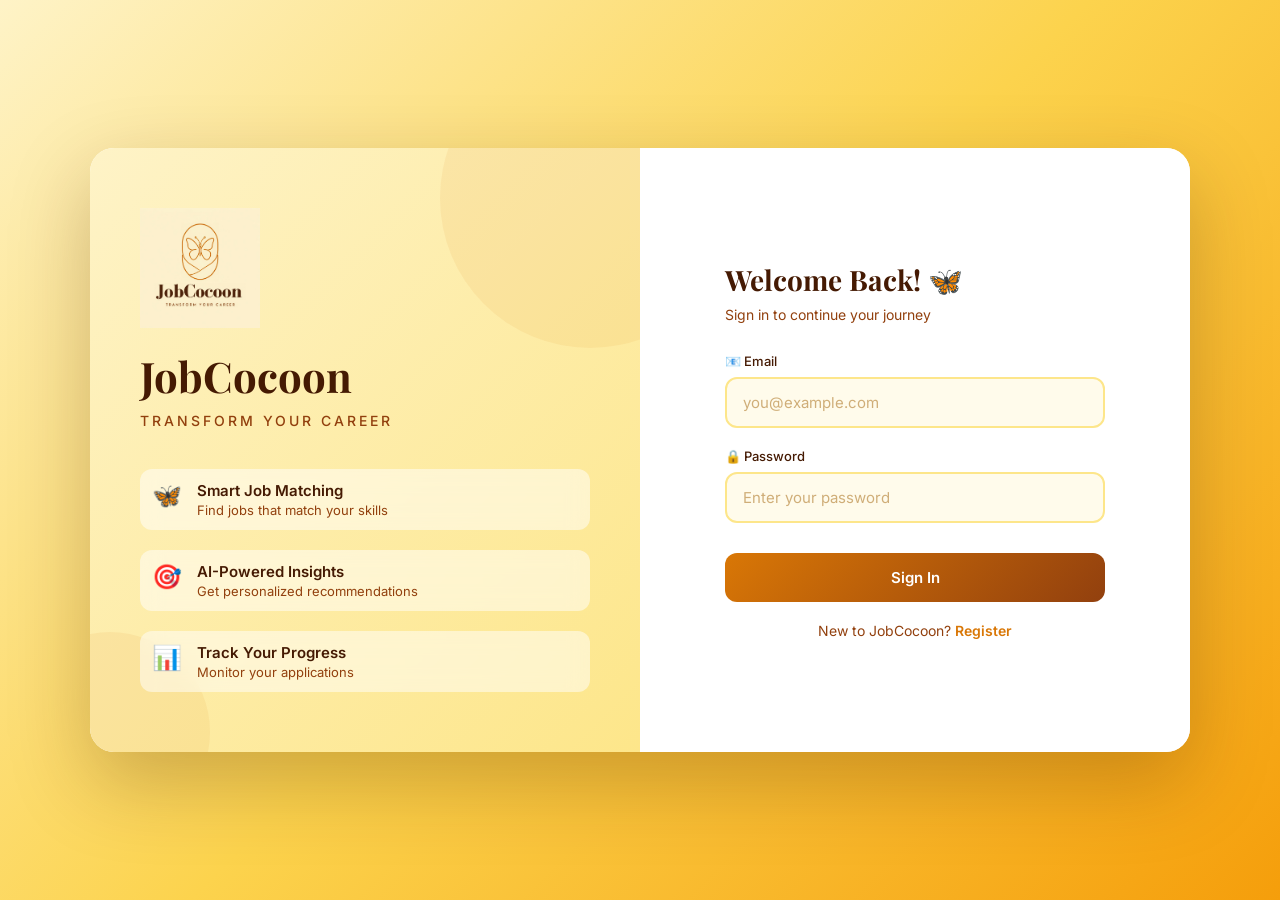
==== frontend/index.html @ c67f93c6 "commit my frontend page" ====
<!DOCTYPE html>
<html lang="en">
<head>
    <meta charset="UTF-8">
    <meta name="viewport" content="width=device-width, initial-scale=1.0">
    <title>JobCocoon - Transform Your Career</title>
    
    <!-- Favicon -->
    <link rel="icon" type="image/png" href="assets/JobCocoon logo.png">
    
    <!-- Google Fonts -->
    <link rel="preconnect" href="https://fonts.googleapis.com">
    <link rel="preconnect" href="https://fonts.gstatic.com" crossorigin>
    <link href="https://fonts.googleapis.com/css2?family=Playfair+Display:wght@600;700&family=Inter:wght@400;500;600;700&display=swap" rel="stylesheet">
    
    <!-- CSS -->
    <link rel="stylesheet" href="css/style.css">
</head>
<body>
    
    <!-- MAIN CONTAINER -->
    <div class="container">
        
        <!-- LEFT SIDE - BRANDING -->
        <div class="branding-side">
            
            <!-- Logo -->
            <img src="assets/JobCocoon logo.png" alt="JobCocoon Logo" class="logo">
            
            <!-- Brand Text -->
            <h1 class="brand-name">JobCocoon</h1>
            <p class="brand-tagline">Transform Your Career</p>
            
            <!-- Features List -->
            <div class="features">
                <div class="feature-item">
                    <span class="feature-icon">🦋</span>
                    <div>
                        <h3>Smart Job Matching</h3>
                        <p>Find jobs that match your skills</p>
                    </div>
                </div>
                <div class="feature-item">
                    <span class="feature-icon">🎯</span>
                    <div>
                        <h3>AI-Powered Insights</h3>
                        <p>Get personalized recommendations</p>
                    </div>
                </div>
                <div class="feature-item">
                    <span class="feature-icon">📊</span>
                    <div>
                        <h3>Track Your Progress</h3>
                        <p>Monitor your applications</p>
                    </div>
                </div>
            </div>
            
        </div>
        
        <!-- RIGHT SIDE - AUTH FORMS -->
        <div class="auth-side">
            
            <div class="auth-card">
                
                <!-- LOGIN FORM -->
                <form id="loginForm" class="auth-form">
                    <h2>Welcome Back! 🦋</h2>
                    <p class="form-subtitle">Sign in to continue your journey</p>
                    
                    <div class="form-group">
                        <label for="email">📧 Email</label>
                        <input 
                            type="email" 
                            id="email" 
                            placeholder="you@example.com"
                            required
                            autocomplete="email"
                        >
                    </div>
                    
                    <div class="form-group">
                        <label for="password">🔒 Password</label>
                        <input 
                            type="password" 
                            id="password" 
                            placeholder="Enter your password"
                            required
                            autocomplete="current-password"
                        >
                    </div>
                    
                    <button type="submit" class="btn-primary">
                        Sign In
                    </button>
                </form>
                
                <!-- REGISTER FORM (Hidden by default) -->
                <form id="registerForm" class="auth-form" style="display: none;">
                    <h2>Join JobCocoon! 🦋</h2>
                    <p class="form-subtitle">Start your career transformation</p>
                    
                    <div class="form-group">
                        <label for="regName">👤 Full Name</label>
                        <input 
                            type="text" 
                            id="regName" 
                            placeholder="Your Full Name"
                            required
                            autocomplete="name"
                        >
                    </div>
                    
                    <div class="form-group">
                        <label for="regEmail">📧 Email</label>
                        <input 
                            type="email" 
                            id="regEmail" 
                            placeholder="you@example.com"
                            required
                            autocomplete="email"
                        >
                    </div>
                    
                    <div class="form-group">
                        <label for="regPassword">🔒 Password</label>
                        <input 
                            type="password" 
                            id="regPassword" 
                            placeholder="Min 8 characters"
                            required
                            minlength="8"
                            autocomplete="new-password"
                        >
                    </div>
                    
                    <button type="submit" class="btn-primary">
                        Create Account
                    </button>
                </form>
                
                <!-- TOGGLE BUTTON -->
                <button type="button" id="toggleForm" class="btn-toggle">
                    New to JobCocoon? <span>Register</span>
                </button>
                
                <!-- MESSAGE -->
                <div id="message"></div>
                
            </div>
            
        </div>
        
    </div>
    
    <!-- JS -->
    <script src="js/api.js"></script>
    <script src="js/auth.js"></script>
    
</body>
</html>
---- frontend/css/style.css ----
/* ============================================
   JOBCOCOON - AESTHETIC LOGIN PAGE
   ============================================ */

* {
    margin: 0;
    padding: 0;
    box-sizing: border-box;
}

:root {
    --primary: #d97706;
    --primary-dark: #b45309;
    --secondary: #92400e;
    --accent: #fcd34d;
    --cream: #fef3c7;
    --cream-light: #fffbeb;
    --text: #451a03;
    --text-muted: #92400e;
    --border: #fde68a;
    --white: #ffffff;
    --success: #10b981;
    --danger: #ef4444;
    --bg-gradient: linear-gradient(135deg, #fef3c7 0%, #fcd34d 50%, #f59e0b 100%);
    --btn-gradient: linear-gradient(135deg, #d97706 0%, #92400e 100%);
}

body {
    font-family: 'Inter', -apple-system, BlinkMacSystemFont, sans-serif;
    background: var(--bg-gradient);
    min-height: 100vh;
    display: flex;
    align-items: center;
    justify-content: center;
    padding: 20px;
    color: var(--text);
}

/* CONTAINER */
.container {
    width: 100%;
    max-width: 1100px;
    background: var(--white);
    border-radius: 24px;
    box-shadow: 0 30px 80px rgba(69, 26, 3, 0.25);
    display: grid;
    grid-template-columns: 1fr 1fr;
    overflow: hidden;
    animation: slideUp 0.6s ease-out;
}

@keyframes slideUp {
    from { opacity: 0; transform: translateY(30px); }
    to { opacity: 1; transform: translateY(0); }
}

/* BRANDING SIDE */
.branding-side {
    background: linear-gradient(135deg, #fef3c7 0%, #fde68a 100%);
    padding: 60px 50px;
    display: flex;
    flex-direction: column;
    justify-content: center;
    position: relative;
    overflow: hidden;
}

.branding-side::before {
    content: '';
    position: absolute;
    width: 300px;
    height: 300px;
    background: rgba(217, 119, 6, 0.08);
    border-radius: 50%;
    top: -100px;
    right: -100px;
}

.branding-side::after {
    content: '';
    position: absolute;
    width: 200px;
    height: 200px;
    background: rgba(217, 119, 6, 0.08);
    border-radius: 50%;
    bottom: -80px;
    left: -80px;
}

.logo {
    width: 120px;
    height: 120px;
    object-fit: contain;
    margin-bottom: 20px;
    animation: float 3s ease-in-out infinite;
}

@keyframes float {
    0%, 100% { transform: translateY(0px); }
    50% { transform: translateY(-10px); }
}

.brand-name {
    font-family: 'Playfair Display', serif;
    font-size: 42px;
    font-weight: 700;
    color: var(--text);
    margin-bottom: 8px;
}

.brand-tagline {
    font-size: 14px;
    font-weight: 500;
    color: var(--text-muted);
    letter-spacing: 3px;
    text-transform: uppercase;
    margin-bottom: 40px;
}

.features {
    display: flex;
    flex-direction: column;
    gap: 20px;
    position: relative;
    z-index: 1;
}

.feature-item {
    display: flex;
    align-items: flex-start;
    gap: 15px;
    padding: 12px;
    background: rgba(255, 255, 255, 0.5);
    border-radius: 12px;
    backdrop-filter: blur(10px);
    transition: all 0.3s;
}

.feature-item:hover {
    background: rgba(255, 255, 255, 0.8);
    transform: translateX(5px);
}

.feature-icon {
    font-size: 24px;
    flex-shrink: 0;
}

.feature-item h3 {
    font-size: 15px;
    font-weight: 600;
    color: var(--text);
    margin-bottom: 2px;
}

.feature-item p {
    font-size: 13px;
    color: var(--text-muted);
}

/* AUTH SIDE */
.auth-side {
    padding: 60px 50px;
    display: flex;
    align-items: center;
    justify-content: center;
    background: var(--white);
}

.auth-card {
    width: 100%;
    max-width: 380px;
}

.auth-form h2 {
    font-family: 'Playfair Display', serif;
    font-size: 28px;
    font-weight: 700;
    color: var(--text);
    margin-bottom: 8px;
}

.form-subtitle {
    font-size: 14px;
    color: var(--text-muted);
    margin-bottom: 30px;
}

.form-group {
    margin-bottom: 20px;
}

.form-group label {
    display: block;
    margin-bottom: 8px;
    font-weight: 500;
    font-size: 13px;
    color: var(--text);
}

.form-group input {
    width: 100%;
    padding: 14px 16px;
    border: 2px solid var(--border);
    border-radius: 12px;
    font-size: 15px;
    font-family: inherit;
    transition: all 0.3s;
    background: var(--cream-light);
    color: var(--text);
}

.form-group input:focus {
    outline: none;
    border-color: var(--primary);
    background: var(--white);
    box-shadow: 0 0 0 4px rgba(217, 119, 6, 0.1);
}

.form-group input::placeholder {
    color: #a16207;
    opacity: 0.5;
}

.btn-primary {
    width: 100%;
    padding: 15px;
    background: var(--btn-gradient);
    color: var(--white);
    border: none;
    border-radius: 12px;
    font-size: 15px;
    font-weight: 600;
    font-family: inherit;
    cursor: pointer;
    transition: all 0.3s;
    margin-top: 10px;
}

.btn-primary:hover {
    transform: translateY(-2px);
    box-shadow: 0 12px 30px rgba(217, 119, 6, 0.4);
}

.btn-primary:disabled {
    opacity: 0.7;
    cursor: not-allowed;
    transform: none;
}

.btn-toggle {
    width: 100%;
    background: none;
    border: none;
    color: var(--text-muted);
    font-size: 14px;
    margin-top: 20px;
    cursor: pointer;
    font-family: inherit;
}

.btn-toggle span {
    color: var(--primary);
    font-weight: 600;
}

.btn-toggle:hover span {
    text-decoration: underline;
}

#message {
    margin-top: 20px;
    padding: 12px 16px;
    border-radius: 10px;
    font-size: 14px;
    font-weight: 500;
    text-align: center;
    display: none;
}

#message.show { display: block; }

#message.success {
    background: #d1fae5;
    color: #065f46;
    border-left: 4px solid var(--success);
}

#message.error {
    background: #fee2e2;
    color: #991b1b;
    border-left: 4px solid var(--danger);
}

#message.info {
    background: #fef3c7;
    color: #92400e;
    border-left: 4px solid var(--primary);
}

@media (max-width: 900px) {
    .container {
        grid-template-columns: 1fr;
        max-width: 450px;
    }
    .branding-side {
        padding: 40px 30px;
        text-align: center;
    }
    .brand-name { font-size: 32px; }
    .features { display: none; }
    .auth-side { padding: 40px 30px; }
}

@media (max-width: 480px) {
    body { padding: 10px; }
    .container { border-radius: 16px; }
    .branding-side, .auth-side { padding: 30px 20px; }
    .logo { width: 90px; height: 90px; }
    .brand-name { font-size: 28px; }
}
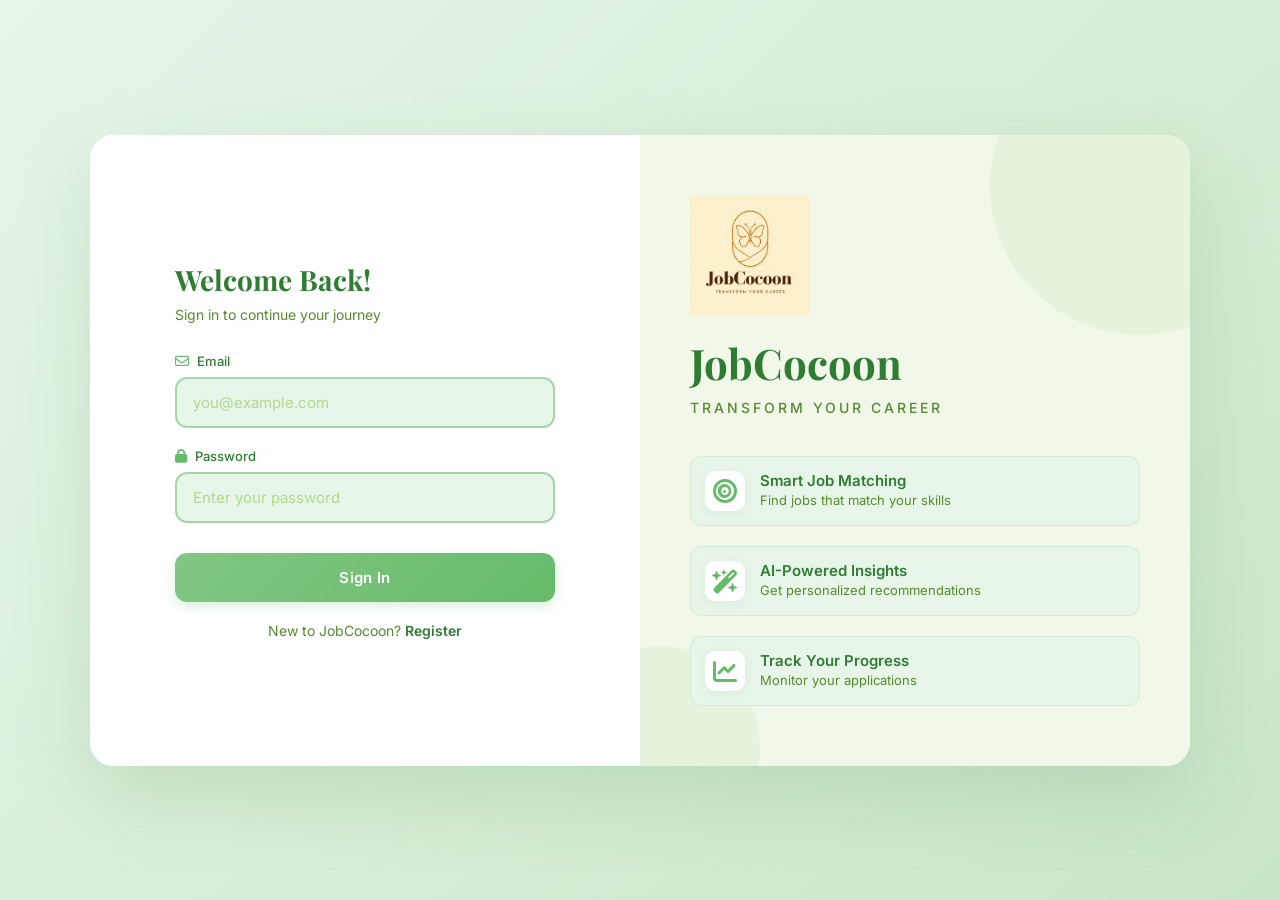
==== commit ab81c400: "add the further details" ====
--- a/frontend/index.html
+++ b/frontend/index.html
@@ -12,6 +12,9 @@
     <link rel="preconnect" href="https://fonts.googleapis.com">
     <link rel="preconnect" href="https://fonts.gstatic.com" crossorigin>
     <link href="https://fonts.googleapis.com/css2?family=Playfair+Display:wght@600;700&family=Inter:wght@400;500;600;700&display=swap" rel="stylesheet">
+    
+    <!-- Font Awesome Icons -->
+    <link rel="stylesheet" href="https://cdnjs.cloudflare.com/ajax/libs/font-awesome/6.5.1/css/all.min.css">
     
     <!-- CSS -->
     <link rel="stylesheet" href="css/style.css">
@@ -33,27 +36,37 @@
             
             <!-- Features List -->
             <div class="features">
+                
                 <div class="feature-item">
-                    <span class="feature-icon">🦋</span>
+                    <span class="feature-icon">
+                        <i class="fa-solid fa-bullseye"></i>
+                    </span>
                     <div>
                         <h3>Smart Job Matching</h3>
                         <p>Find jobs that match your skills</p>
                     </div>
                 </div>
+                
                 <div class="feature-item">
-                    <span class="feature-icon">🎯</span>
+                    <span class="feature-icon">
+                        <i class="fa-solid fa-wand-magic-sparkles"></i>
+                    </span>
                     <div>
                         <h3>AI-Powered Insights</h3>
                         <p>Get personalized recommendations</p>
                     </div>
                 </div>
+                
                 <div class="feature-item">
-                    <span class="feature-icon">📊</span>
+                    <span class="feature-icon">
+                        <i class="fa-solid fa-chart-line"></i>
+                    </span>
                     <div>
                         <h3>Track Your Progress</h3>
                         <p>Monitor your applications</p>
                     </div>
                 </div>
+                
             </div>
             
         </div>
@@ -65,11 +78,14 @@
                 
                 <!-- LOGIN FORM -->
                 <form id="loginForm" class="auth-form">
-                    <h2>Welcome Back! 🦋</h2>
+                    <h2>Welcome Back!</h2>
                     <p class="form-subtitle">Sign in to continue your journey</p>
                     
                     <div class="form-group">
-                        <label for="email">📧 Email</label>
+                        <label for="email">
+                            <i class="fa-regular fa-envelope"></i>
+                            Email
+                        </label>
                         <input 
                             type="email" 
                             id="email" 
@@ -80,7 +96,10 @@
                     </div>
                     
                     <div class="form-group">
-                        <label for="password">🔒 Password</label>
+                        <label for="password">
+                            <i class="fa-solid fa-lock"></i>
+                            Password
+                        </label>
                         <input 
                             type="password" 
                             id="password" 
@@ -97,11 +116,14 @@
                 
                 <!-- REGISTER FORM (Hidden by default) -->
                 <form id="registerForm" class="auth-form" style="display: none;">
-                    <h2>Join JobCocoon! 🦋</h2>
+                    <h2>Join JobCocoon</h2>
                     <p class="form-subtitle">Start your career transformation</p>
                     
                     <div class="form-group">
-                        <label for="regName">👤 Full Name</label>
+                        <label for="regName">
+                            <i class="fa-regular fa-user"></i>
+                            Full Name
+                        </label>
                         <input 
                             type="text" 
                             id="regName" 
@@ -112,7 +134,10 @@
                     </div>
                     
                     <div class="form-group">
-                        <label for="regEmail">📧 Email</label>
+                        <label for="regEmail">
+                            <i class="fa-regular fa-envelope"></i>
+                            Email
+                        </label>
                         <input 
                             type="email" 
                             id="regEmail" 
@@ -123,7 +148,10 @@
                     </div>
                     
                     <div class="form-group">
-                        <label for="regPassword">🔒 Password</label>
+                        <label for="regPassword">
+                            <i class="fa-solid fa-lock"></i>
+                            Password
+                        </label>
                         <input 
                             type="password" 
                             id="regPassword" 
--- a/frontend/css/style.css
+++ b/frontend/css/style.css
@@ -1,7 +1,9 @@
 /* ============================================
-   JOBCOCOON - AESTHETIC LOGIN PAGE
-   ============================================ */
-
+   JOBCOCOON - PASTEL GREEN THEME 🌿
+   Layout: Auth Form LEFT, Branding RIGHT
+   ============================================ */
+
+/* RESET */
 * {
     margin: 0;
     padding: 0;
@@ -9,20 +11,27 @@
 }
 
 :root {
-    --primary: #d97706;
-    --primary-dark: #b45309;
-    --secondary: #92400e;
-    --accent: #fcd34d;
-    --cream: #fef3c7;
-    --cream-light: #fffbeb;
-    --text: #451a03;
-    --text-muted: #92400e;
-    --border: #fde68a;
+    /* Pastel Green Palette */
+    --primary: #81c784;
+    --primary-dark: #66bb6a;
+    --primary-light: #a5d6a7;
+    --mint: #c8e6c9;
+    --mint-light: #e8f5e9;
+    --panel-light: #f1f8e9;
+    --success-bg: #dcedc8;
+    --heading: #2e7d32;
+    --heading-dark: #1b5e20;
+    --subtitle: #558b2f;
+    --text: #33691e;
+    --text-muted: #689f38;
+    --border: #a5d6a7;
     --white: #ffffff;
-    --success: #10b981;
-    --danger: #ef4444;
-    --bg-gradient: linear-gradient(135deg, #fef3c7 0%, #fcd34d 50%, #f59e0b 100%);
-    --btn-gradient: linear-gradient(135deg, #d97706 0%, #92400e 100%);
+    --danger: #ef5350;
+    --success: #66bb6a;
+    
+    /* Gradients */
+    --bg-gradient: linear-gradient(135deg, #e8f5e9 0%, #c8e6c9 100%);
+    --btn-gradient: linear-gradient(135deg, #81c784 0%, #66bb6a 100%);
 }
 
 body {
@@ -36,17 +45,24 @@
     color: var(--text);
 }
 
-/* CONTAINER */
+/* ============================================
+   CONTAINER (REVERSED LAYOUT)
+   ============================================ */
 .container {
     width: 100%;
     max-width: 1100px;
     background: var(--white);
     border-radius: 24px;
-    box-shadow: 0 30px 80px rgba(69, 26, 3, 0.25);
+    box-shadow: 0 30px 80px rgba(46, 125, 50, 0.15);
     display: grid;
     grid-template-columns: 1fr 1fr;
     overflow: hidden;
     animation: slideUp 0.6s ease-out;
+    direction: rtl;   /* ← REVERSES LAYOUT */
+}
+
+.container > * {
+    direction: ltr;   /* ← RESTORES TEXT DIRECTION */
 }
 
 @keyframes slideUp {
@@ -54,111 +70,9 @@
     to { opacity: 1; transform: translateY(0); }
 }
 
-/* BRANDING SIDE */
-.branding-side {
-    background: linear-gradient(135deg, #fef3c7 0%, #fde68a 100%);
-    padding: 60px 50px;
-    display: flex;
-    flex-direction: column;
-    justify-content: center;
-    position: relative;
-    overflow: hidden;
-}
-
-.branding-side::before {
-    content: '';
-    position: absolute;
-    width: 300px;
-    height: 300px;
-    background: rgba(217, 119, 6, 0.08);
-    border-radius: 50%;
-    top: -100px;
-    right: -100px;
-}
-
-.branding-side::after {
-    content: '';
-    position: absolute;
-    width: 200px;
-    height: 200px;
-    background: rgba(217, 119, 6, 0.08);
-    border-radius: 50%;
-    bottom: -80px;
-    left: -80px;
-}
-
-.logo {
-    width: 120px;
-    height: 120px;
-    object-fit: contain;
-    margin-bottom: 20px;
-    animation: float 3s ease-in-out infinite;
-}
-
-@keyframes float {
-    0%, 100% { transform: translateY(0px); }
-    50% { transform: translateY(-10px); }
-}
-
-.brand-name {
-    font-family: 'Playfair Display', serif;
-    font-size: 42px;
-    font-weight: 700;
-    color: var(--text);
-    margin-bottom: 8px;
-}
-
-.brand-tagline {
-    font-size: 14px;
-    font-weight: 500;
-    color: var(--text-muted);
-    letter-spacing: 3px;
-    text-transform: uppercase;
-    margin-bottom: 40px;
-}
-
-.features {
-    display: flex;
-    flex-direction: column;
-    gap: 20px;
-    position: relative;
-    z-index: 1;
-}
-
-.feature-item {
-    display: flex;
-    align-items: flex-start;
-    gap: 15px;
-    padding: 12px;
-    background: rgba(255, 255, 255, 0.5);
-    border-radius: 12px;
-    backdrop-filter: blur(10px);
-    transition: all 0.3s;
-}
-
-.feature-item:hover {
-    background: rgba(255, 255, 255, 0.8);
-    transform: translateX(5px);
-}
-
-.feature-icon {
-    font-size: 24px;
-    flex-shrink: 0;
-}
-
-.feature-item h3 {
-    font-size: 15px;
-    font-weight: 600;
-    color: var(--text);
-    margin-bottom: 2px;
-}
-
-.feature-item p {
-    font-size: 13px;
-    color: var(--text-muted);
-}
-
-/* AUTH SIDE */
+/* ============================================
+   AUTH SIDE (NOW ON LEFT)
+   ============================================ */
 .auth-side {
     padding: 60px 50px;
     display: flex;
@@ -176,26 +90,36 @@
     font-family: 'Playfair Display', serif;
     font-size: 28px;
     font-weight: 700;
-    color: var(--text);
+    color: var(--heading);
     margin-bottom: 8px;
 }
 
 .form-subtitle {
     font-size: 14px;
-    color: var(--text-muted);
+    color: var(--subtitle);
     margin-bottom: 30px;
 }
 
+/* ============================================
+   FORM GROUPS
+   ============================================ */
 .form-group {
     margin-bottom: 20px;
 }
 
 .form-group label {
-    display: block;
+    display: flex;
+    align-items: center;
+    gap: 8px;
     margin-bottom: 8px;
     font-weight: 500;
     font-size: 13px;
-    color: var(--text);
+    color: var(--heading);
+}
+
+.form-group label i {
+    color: var(--primary-dark);
+    font-size: 14px;
 }
 
 .form-group input {
@@ -206,22 +130,25 @@
     font-size: 15px;
     font-family: inherit;
     transition: all 0.3s;
-    background: var(--cream-light);
-    color: var(--text);
+    background: var(--mint-light);
+    color: var(--heading-dark);
 }
 
 .form-group input:focus {
     outline: none;
     border-color: var(--primary);
     background: var(--white);
-    box-shadow: 0 0 0 4px rgba(217, 119, 6, 0.1);
+    box-shadow: 0 0 0 4px rgba(129, 199, 132, 0.15);
 }
 
 .form-group input::placeholder {
-    color: #a16207;
-    opacity: 0.5;
-}
-
+    color: #9ccc65;
+    opacity: 0.7;
+}
+
+/* ============================================
+   BUTTONS
+   ============================================ */
 .btn-primary {
     width: 100%;
     padding: 15px;
@@ -235,11 +162,18 @@
     cursor: pointer;
     transition: all 0.3s;
     margin-top: 10px;
+    letter-spacing: 0.3px;
+    box-shadow: 0 4px 12px rgba(129, 199, 132, 0.3);
 }
 
 .btn-primary:hover {
     transform: translateY(-2px);
-    box-shadow: 0 12px 30px rgba(217, 119, 6, 0.4);
+    box-shadow: 0 12px 30px rgba(102, 187, 106, 0.4);
+    background: linear-gradient(135deg, #66bb6a 0%, #4caf50 100%);
+}
+
+.btn-primary:active {
+    transform: translateY(0);
 }
 
 .btn-primary:disabled {
@@ -252,22 +186,27 @@
     width: 100%;
     background: none;
     border: none;
-    color: var(--text-muted);
+    color: var(--subtitle);
     font-size: 14px;
     margin-top: 20px;
     cursor: pointer;
     font-family: inherit;
+    transition: color 0.3s;
 }
 
 .btn-toggle span {
-    color: var(--primary);
+    color: var(--heading);
     font-weight: 600;
 }
 
 .btn-toggle:hover span {
     text-decoration: underline;
-}
-
+    color: var(--primary-dark);
+}
+
+/* ============================================
+   MESSAGE
+   ============================================ */
 #message {
     margin-top: 20px;
     padding: 12px 16px;
@@ -281,41 +220,175 @@
 #message.show { display: block; }
 
 #message.success {
-    background: #d1fae5;
-    color: #065f46;
+    background: var(--success-bg);
+    color: var(--heading-dark);
     border-left: 4px solid var(--success);
 }
 
 #message.error {
-    background: #fee2e2;
-    color: #991b1b;
+    background: #ffebee;
+    color: #c62828;
     border-left: 4px solid var(--danger);
 }
 
 #message.info {
-    background: #fef3c7;
-    color: #92400e;
+    background: var(--mint-light);
+    color: var(--heading);
     border-left: 4px solid var(--primary);
 }
 
+/* ============================================
+   BRANDING SIDE (NOW ON RIGHT)
+   ============================================ */
+.branding-side {
+    background: var(--panel-light);
+    padding: 60px 50px;
+    display: flex;
+    flex-direction: column;
+    justify-content: center;
+    position: relative;
+    overflow: hidden;
+}
+
+.branding-side::before {
+    content: '';
+    position: absolute;
+    width: 300px;
+    height: 300px;
+    background: rgba(129, 199, 132, 0.1);
+    border-radius: 50%;
+    top: -100px;
+    right: -100px;
+}
+
+.branding-side::after {
+    content: '';
+    position: absolute;
+    width: 200px;
+    height: 200px;
+    background: rgba(129, 199, 132, 0.1);
+    border-radius: 50%;
+    bottom: -80px;
+    left: -80px;
+}
+
+.logo {
+    width: 120px;
+    height: 120px;
+    object-fit: contain;
+    margin-bottom: 20px;
+    animation: float 3s ease-in-out infinite;
+    position: relative;
+    z-index: 1;
+}
+
+@keyframes float {
+    0%, 100% { transform: translateY(0px); }
+    50% { transform: translateY(-10px); }
+}
+
+.brand-name {
+    font-family: 'Playfair Display', serif;
+    font-size: 42px;
+    font-weight: 700;
+    color: var(--heading);
+    margin-bottom: 8px;
+    position: relative;
+    z-index: 1;
+}
+
+.brand-tagline {
+    font-size: 14px;
+    font-weight: 500;
+    color: var(--subtitle);
+    letter-spacing: 3px;
+    text-transform: uppercase;
+    margin-bottom: 40px;
+    position: relative;
+    z-index: 1;
+}
+
+/* ============================================
+   FEATURES LIST
+   ============================================ */
+.features {
+    display: flex;
+    flex-direction: column;
+    gap: 20px;
+    position: relative;
+    z-index: 1;
+}
+
+.feature-item {
+    display: flex;
+    align-items: flex-start;
+    gap: 15px;
+    padding: 14px;
+    background: var(--mint-light);
+    border-radius: 12px;
+    backdrop-filter: blur(10px);
+    transition: all 0.3s;
+    border: 1px solid rgba(165, 214, 167, 0.3);
+}
+
+.feature-item:hover {
+    background: var(--mint);
+    transform: translateX(5px);
+    box-shadow: 0 5px 15px rgba(129, 199, 132, 0.2);
+}
+
+.feature-icon {
+    font-size: 24px;
+    flex-shrink: 0;
+    width: 40px;
+    height: 40px;
+    display: flex;
+    align-items: center;
+    justify-content: center;
+    background: var(--white);
+    border-radius: 10px;
+    color: var(--primary-dark);
+    box-shadow: 0 2px 8px rgba(129, 199, 132, 0.15);
+}
+
+.feature-item h3 {
+    font-size: 15px;
+    font-weight: 600;
+    color: var(--heading);
+    margin-bottom: 2px;
+}
+
+.feature-item p {
+    font-size: 13px;
+    color: var(--subtitle);
+}
+
+/* ============================================
+   RESPONSIVE
+   ============================================ */
 @media (max-width: 900px) {
     .container {
         grid-template-columns: 1fr;
         max-width: 450px;
+        direction: ltr;   /* ← Mobile pe normal order */
+    }
+    .auth-side {
+        padding: 40px 30px;
+        order: 1;
     }
     .branding-side {
         padding: 40px 30px;
         text-align: center;
+        order: 2;
     }
     .brand-name { font-size: 32px; }
     .features { display: none; }
-    .auth-side { padding: 40px 30px; }
 }
 
 @media (max-width: 480px) {
     body { padding: 10px; }
     .container { border-radius: 16px; }
-    .branding-side, .auth-side { padding: 30px 20px; }
+    .auth-side, .branding-side { padding: 30px 20px; }
     .logo { width: 90px; height: 90px; }
     .brand-name { font-size: 28px; }
 }
